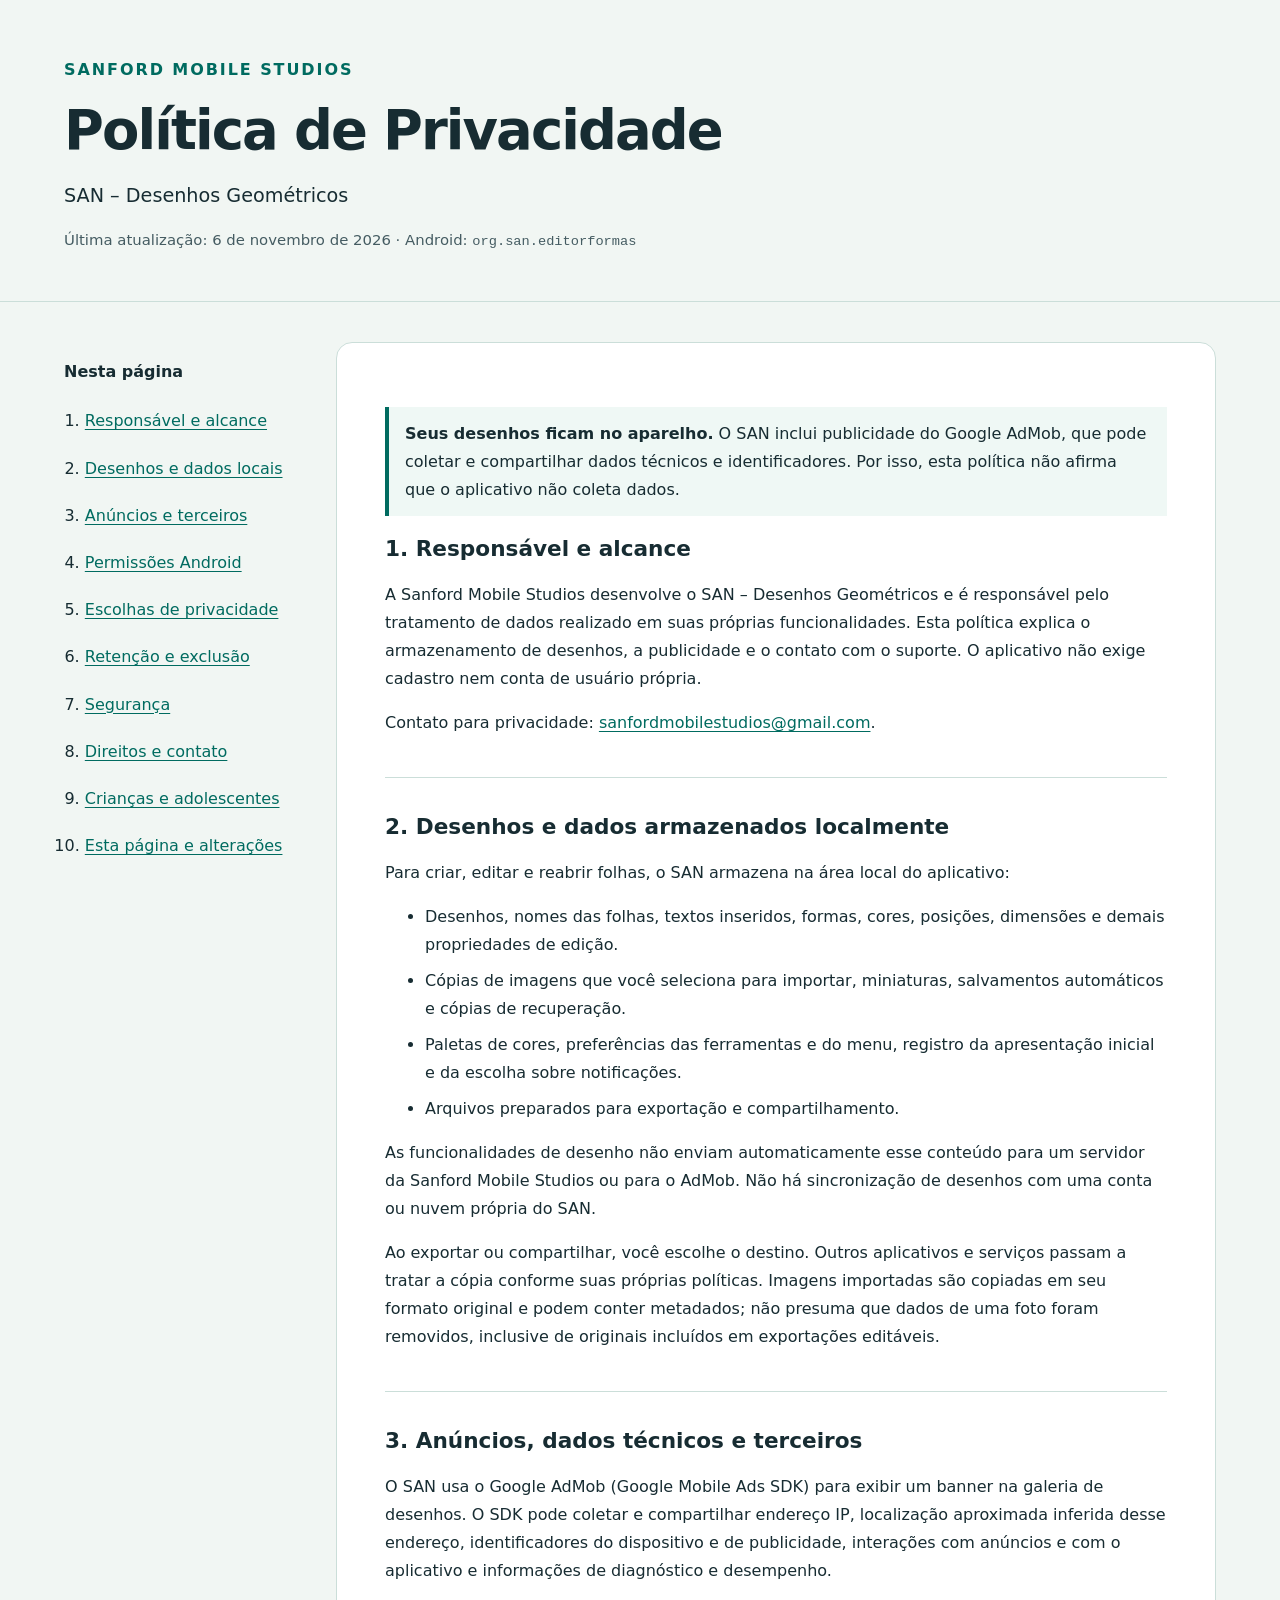
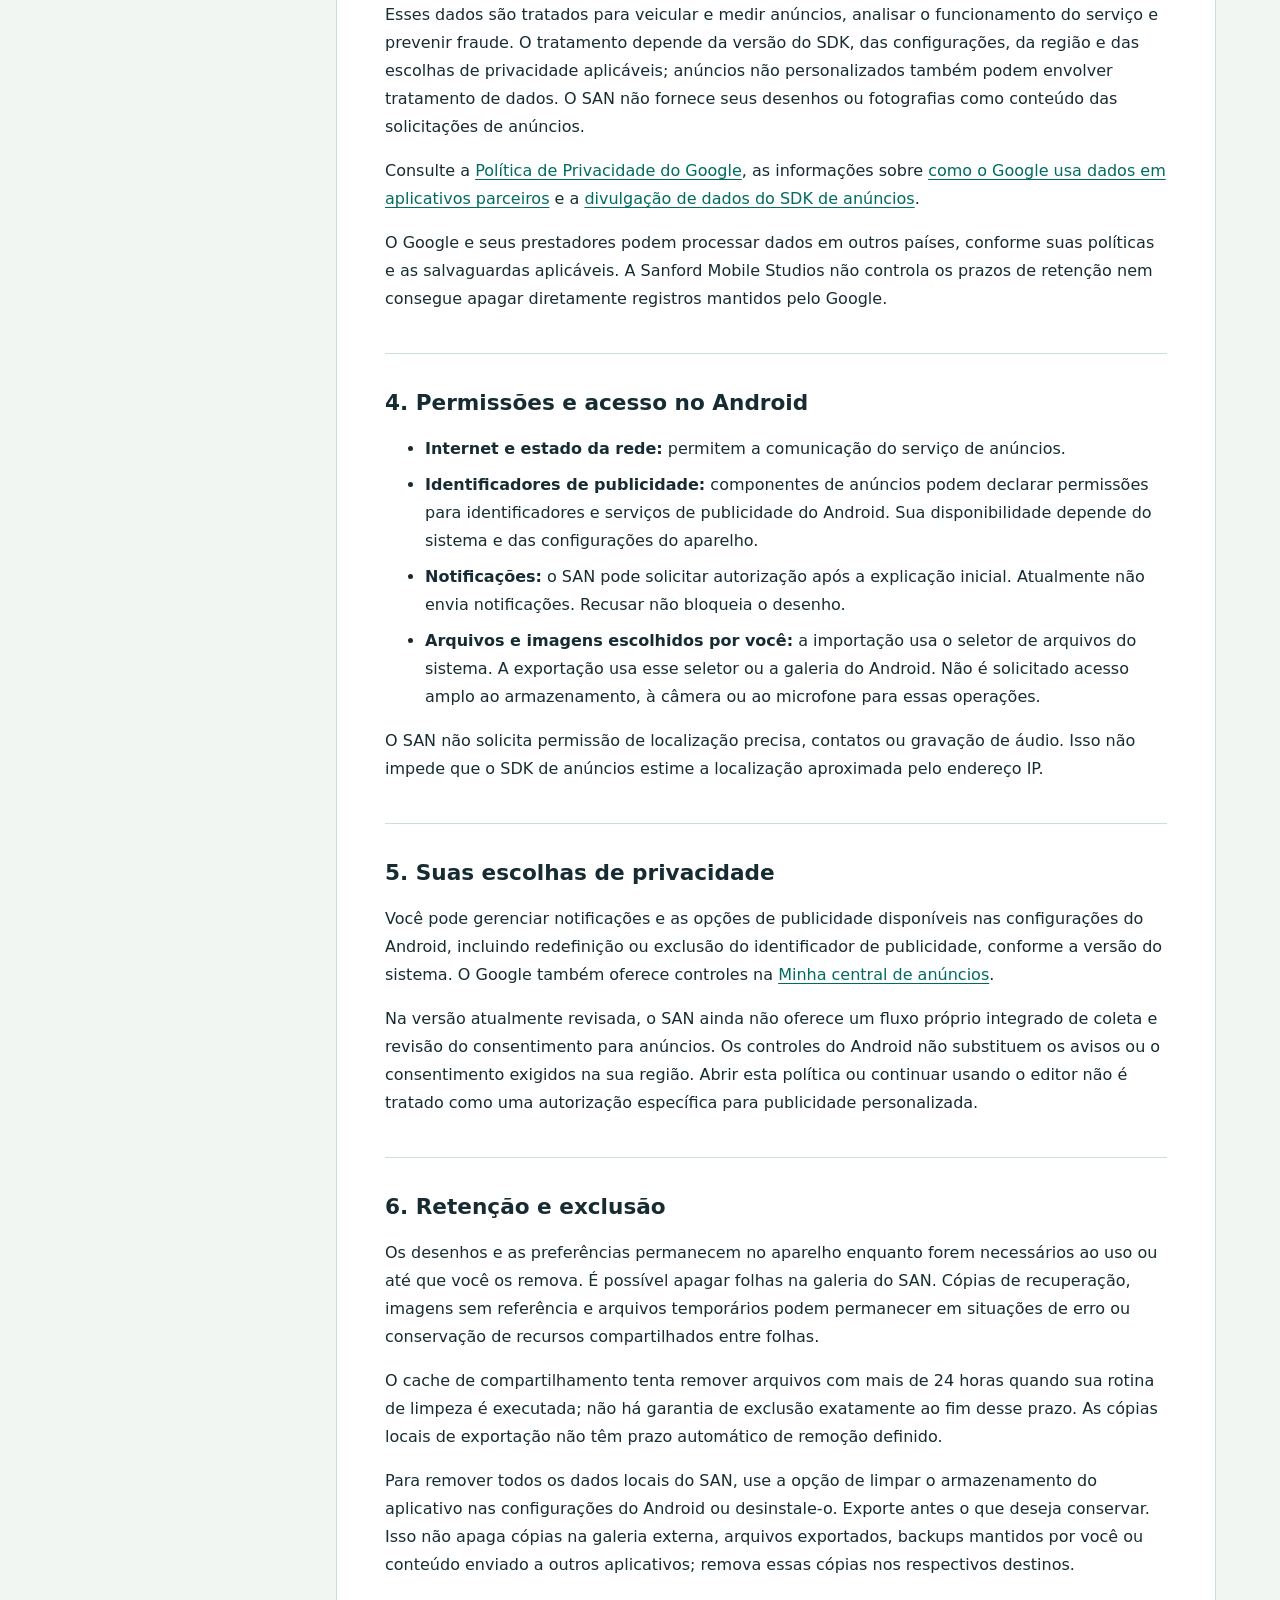
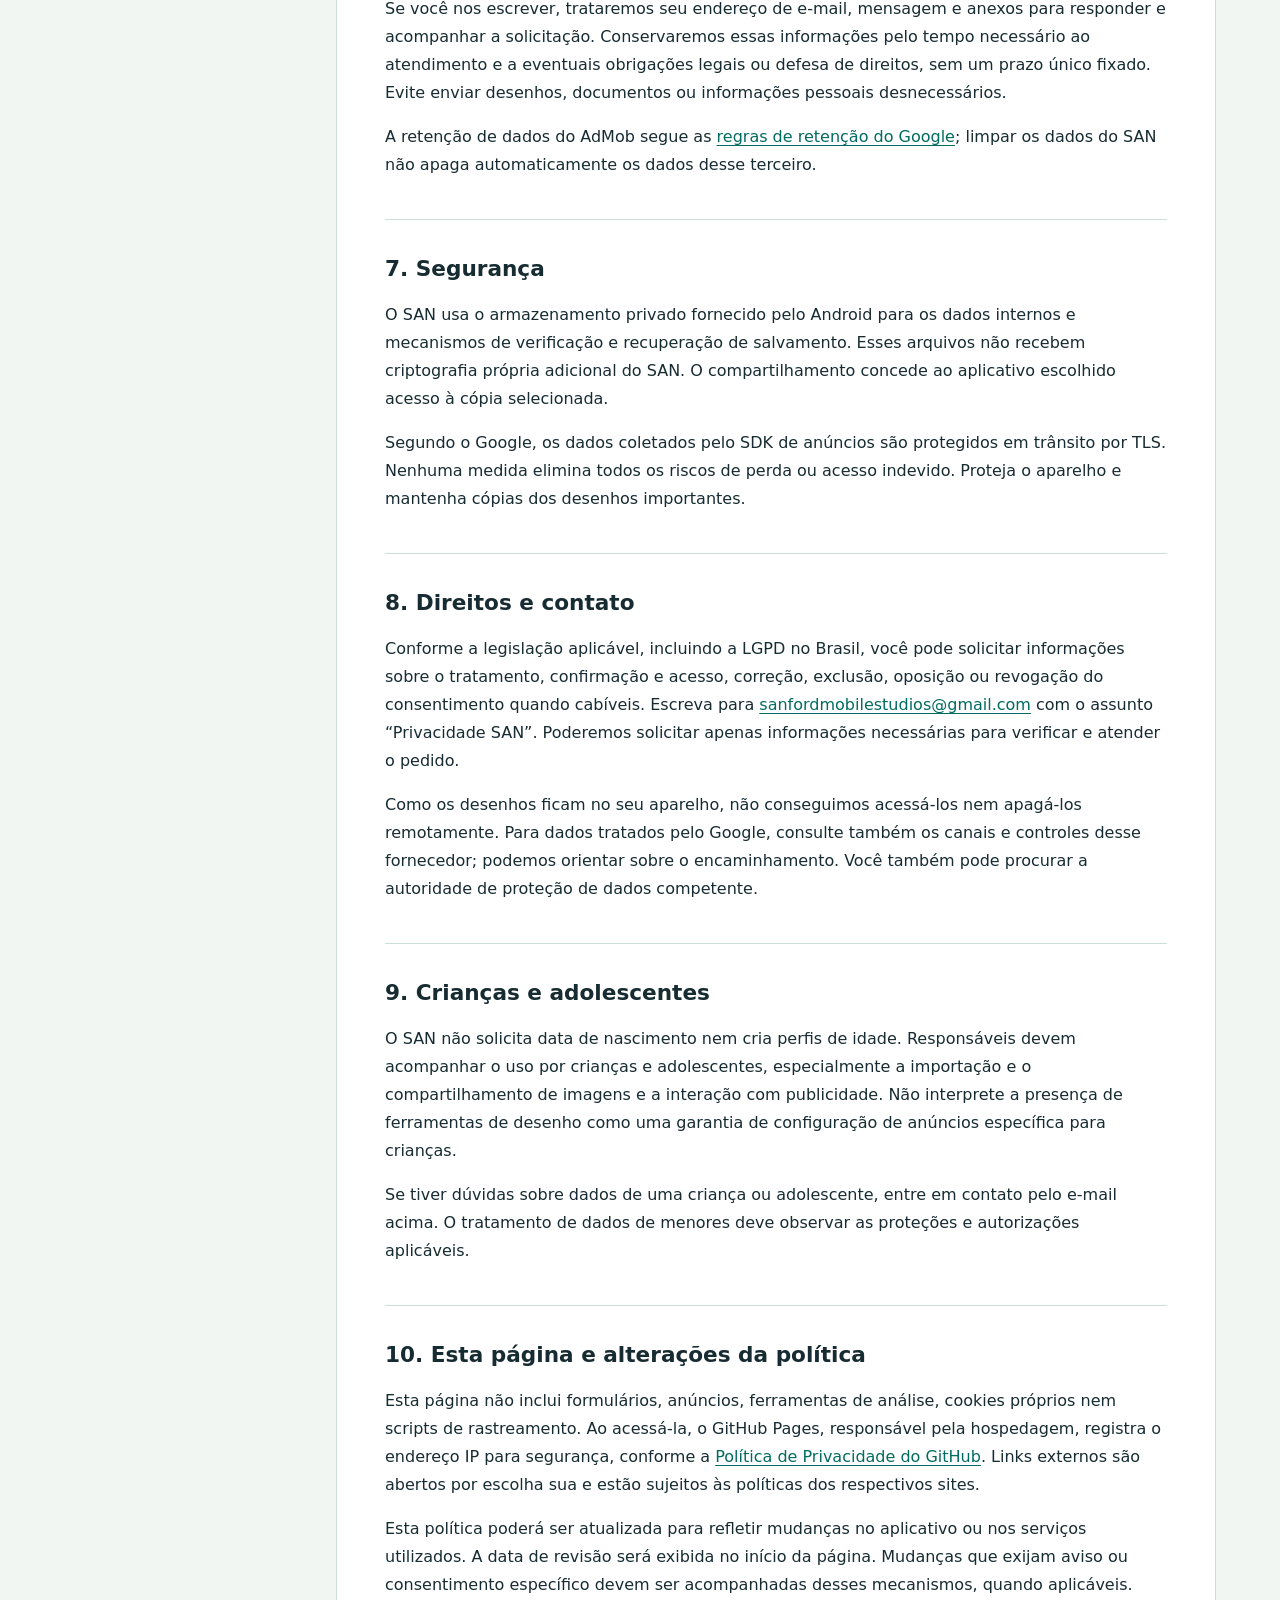
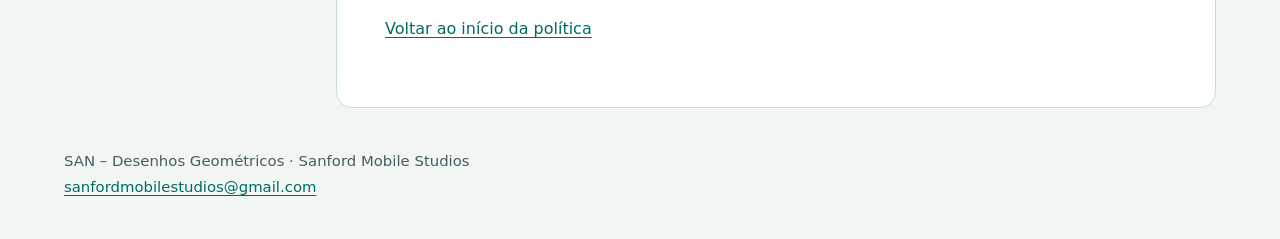
==== SAN-desenhos-geometricos/privacidade/index.html @ 1a005da3 "Publicar politica de privacidade do SAN" ====
<!doctype html>
<html lang="pt-BR">
<head>
  <meta charset="utf-8">
  <meta name="viewport" content="width=device-width, initial-scale=1">
  <meta name="description" content="Política de Privacidade do SAN – Desenhos Geométricos, desenvolvido pela Sanford Mobile Studios.">
  <meta name="referrer" content="no-referrer">
  <title>Política de Privacidade | SAN – Desenhos Geométricos</title>
  <link rel="canonical" href="https://sanfordmobilestudios-svg.github.io/SAN-desenhos-geometricos/privacidade/">
  <style>
    :root { color-scheme: light; --ink: #172c32; --muted: #455c62; --accent: #006b60; --paper: #fff; --line: #cbded9; }
    * { box-sizing: border-box; }
    html { scroll-padding-top: 1rem; }
    body { margin: 0; background: #f1f6f3; color: var(--ink); font-family: system-ui, sans-serif; font-size: 1rem; line-height: 1.75; }
    a { color: var(--accent); text-underline-offset: .2em; overflow-wrap: anywhere; }
    a:focus-visible { outline: 3px solid #a45b00; outline-offset: 4px; border-radius: 2px; }
    .skip { position: absolute; left: 1rem; top: -8rem; padding: .6rem 1rem; background: var(--paper); }
    .skip:focus { top: 1rem; }
    .wrap { width: min(100% - 2rem, 72rem); margin-inline: auto; }
    header { padding: 3.5rem 0 2rem; border-bottom: 1px solid var(--line); }
    .brand { margin: 0 0 1rem; font-weight: 750; letter-spacing: .12em; color: var(--accent); }
    h1 { margin: 0; font-size: clamp(2rem, 6vw, 3.4rem); line-height: 1.15; letter-spacing: -.035em; }
    .subtitle { margin: 1rem 0 .5rem; font-size: 1.2rem; }
    .meta, footer { color: var(--muted); font-size: .93rem; }
    .layout { display: grid; grid-template-columns: 14rem minmax(0, 1fr); gap: 3rem; padding-block: 2.5rem; align-items: start; }
    nav { padding: 1rem 0; }
    nav p { margin-top: 0; font-weight: 700; }
    nav ol { padding-left: 1.3rem; }
    nav a { display: inline-block; padding-block: .35rem; }
    article { min-width: 0; padding: clamp(1.2rem, 4vw, 3rem); background: var(--paper); border: 1px solid var(--line); border-radius: 1rem; }
    section + section { margin-top: 2.5rem; padding-top: 1rem; border-top: 1px solid var(--line); }
    h2 { font-size: 1.35rem; line-height: 1.35; }
    h3 { font-size: 1.05rem; }
    li + li { margin-top: .5rem; }
    .note { border-left: 4px solid var(--accent); padding: .8rem 1rem; background: #eff8f5; }
    code { font-size: .92em; overflow-wrap: anywhere; }
    footer { padding: 0 0 2.5rem; }
    @media (max-width: 760px) { header { padding-top: 2.5rem; } .layout { grid-template-columns: 1fr; gap: .5rem; padding-top: 1rem; } nav { border-bottom: 1px solid var(--line); } }
    @media print { body { background: white; } .wrap { width: 100%; } .layout { display: block; } nav, .skip { display: none; } article { padding: 0; border: 0; } a { color: inherit; } }
  </style>
</head>
<body>
  <a class="skip" href="#politica">Pular para a política</a>
  <header>
    <div class="wrap">
      <p class="brand">SANFORD MOBILE STUDIOS</p>
      <h1>Política de Privacidade</h1>
      <p class="subtitle">SAN – Desenhos Geométricos</p>
      <p class="meta">Última atualização: <time datetime="2026-11-06">6 de novembro de 2026</time> · Android: <code>org.san.editorformas</code></p>
    </div>
  </header>
  <main class="wrap layout">
    <nav aria-label="Nesta política">
      <p>Nesta página</p>
      <ol>
        <li><a href="#responsavel">Responsável e alcance</a></li>
        <li><a href="#desenhos">Desenhos e dados locais</a></li>
        <li><a href="#anuncios">Anúncios e terceiros</a></li>
        <li><a href="#permissoes">Permissões Android</a></li>
        <li><a href="#escolhas">Escolhas de privacidade</a></li>
        <li><a href="#retencao">Retenção e exclusão</a></li>
        <li><a href="#seguranca">Segurança</a></li>
        <li><a href="#direitos">Direitos e contato</a></li>
        <li><a href="#menores">Crianças e adolescentes</a></li>
        <li><a href="#pagina">Esta página e alterações</a></li>
      </ol>
    </nav>
    <article id="politica" aria-label="Texto da Política de Privacidade">
      <p class="note"><strong>Seus desenhos ficam no aparelho.</strong> O SAN inclui publicidade do Google AdMob, que pode coletar e compartilhar dados técnicos e identificadores. Por isso, esta política não afirma que o aplicativo não coleta dados.</p>
      <section id="responsavel">
        <h2>1. Responsável e alcance</h2>
        <p>A Sanford Mobile Studios desenvolve o SAN – Desenhos Geométricos e é responsável pelo tratamento de dados realizado em suas próprias funcionalidades. Esta política explica o armazenamento de desenhos, a publicidade e o contato com o suporte. O aplicativo não exige cadastro nem conta de usuário própria.</p>
        <p>Contato para privacidade: <a href="mailto:sanfordmobilestudios@gmail.com">sanfordmobilestudios@gmail.com</a>.</p>
      </section>
      <section id="desenhos">
        <h2>2. Desenhos e dados armazenados localmente</h2>
        <p>Para criar, editar e reabrir folhas, o SAN armazena na área local do aplicativo:</p>
        <ul>
          <li>Desenhos, nomes das folhas, textos inseridos, formas, cores, posições, dimensões e demais propriedades de edição.</li>
          <li>Cópias de imagens que você seleciona para importar, miniaturas, salvamentos automáticos e cópias de recuperação.</li>
          <li>Paletas de cores, preferências das ferramentas e do menu, registro da apresentação inicial e da escolha sobre notificações.</li>
          <li>Arquivos preparados para exportação e compartilhamento.</li>
        </ul>
        <p>As funcionalidades de desenho não enviam automaticamente esse conteúdo para um servidor da Sanford Mobile Studios ou para o AdMob. Não há sincronização de desenhos com uma conta ou nuvem própria do SAN.</p>
        <p>Ao exportar ou compartilhar, você escolhe o destino. Outros aplicativos e serviços passam a tratar a cópia conforme suas próprias políticas. Imagens importadas são copiadas em seu formato original e podem conter metadados; não presuma que dados de uma foto foram removidos, inclusive de originais incluídos em exportações editáveis.</p>
      </section>
      <section id="anuncios">
        <h2>3. Anúncios, dados técnicos e terceiros</h2>
        <p>O SAN usa o Google AdMob (Google Mobile Ads SDK) para exibir um banner na galeria de desenhos. O SDK pode coletar e compartilhar endereço IP, localização aproximada inferida desse endereço, identificadores do dispositivo e de publicidade, interações com anúncios e com o aplicativo e informações de diagnóstico e desempenho.</p>
        <p>Esses dados são tratados para veicular e medir anúncios, analisar o funcionamento do serviço e prevenir fraude. O tratamento depende da versão do SDK, das configurações, da região e das escolhas de privacidade aplicáveis; anúncios não personalizados também podem envolver tratamento de dados. O SAN não fornece seus desenhos ou fotografias como conteúdo das solicitações de anúncios.</p>
        <p>Consulte a <a href="https://policies.google.com/privacy?hl=pt-BR">Política de Privacidade do Google</a>, as informações sobre <a href="https://policies.google.com/technologies/partner-sites?hl=pt-BR">como o Google usa dados em aplicativos parceiros</a> e a <a href="https://developers.google.com/admob/android/privacy/play-data-disclosure?hl=pt-br">divulgação de dados do SDK de anúncios</a>.</p>
        <p>O Google e seus prestadores podem processar dados em outros países, conforme suas políticas e as salvaguardas aplicáveis. A Sanford Mobile Studios não controla os prazos de retenção nem consegue apagar diretamente registros mantidos pelo Google.</p>
      </section>
      <section id="permissoes">
        <h2>4. Permissões e acesso no Android</h2>
        <ul>
          <li><strong>Internet e estado da rede:</strong> permitem a comunicação do serviço de anúncios.</li>
          <li><strong>Identificadores de publicidade:</strong> componentes de anúncios podem declarar permissões para identificadores e serviços de publicidade do Android. Sua disponibilidade depende do sistema e das configurações do aparelho.</li>
          <li><strong>Notificações:</strong> o SAN pode solicitar autorização após a explicação inicial. Atualmente não envia notificações. Recusar não bloqueia o desenho.</li>
          <li><strong>Arquivos e imagens escolhidos por você:</strong> a importação usa o seletor de arquivos do sistema. A exportação usa esse seletor ou a galeria do Android. Não é solicitado acesso amplo ao armazenamento, à câmera ou ao microfone para essas operações.</li>
        </ul>
        <p>O SAN não solicita permissão de localização precisa, contatos ou gravação de áudio. Isso não impede que o SDK de anúncios estime a localização aproximada pelo endereço IP.</p>
      </section>
      <section id="escolhas">
        <h2>5. Suas escolhas de privacidade</h2>
        <p>Você pode gerenciar notificações e as opções de publicidade disponíveis nas configurações do Android, incluindo redefinição ou exclusão do identificador de publicidade, conforme a versão do sistema. O Google também oferece controles na <a href="https://myadcenter.google.com/">Minha central de anúncios</a>.</p>
        <p>Na versão atualmente revisada, o SAN ainda não oferece um fluxo próprio integrado de coleta e revisão do consentimento para anúncios. Os controles do Android não substituem os avisos ou o consentimento exigidos na sua região. Abrir esta política ou continuar usando o editor não é tratado como uma autorização específica para publicidade personalizada.</p>
      </section>
      <section id="retencao">
        <h2>6. Retenção e exclusão</h2>
        <p>Os desenhos e as preferências permanecem no aparelho enquanto forem necessários ao uso ou até que você os remova. É possível apagar folhas na galeria do SAN. Cópias de recuperação, imagens sem referência e arquivos temporários podem permanecer em situações de erro ou conservação de recursos compartilhados entre folhas.</p>
        <p>O cache de compartilhamento tenta remover arquivos com mais de 24 horas quando sua rotina de limpeza é executada; não há garantia de exclusão exatamente ao fim desse prazo. As cópias locais de exportação não têm prazo automático de remoção definido.</p>
        <p>Para remover todos os dados locais do SAN, use a opção de limpar o armazenamento do aplicativo nas configurações do Android ou desinstale-o. Exporte antes o que deseja conservar. Isso não apaga cópias na galeria externa, arquivos exportados, backups mantidos por você ou conteúdo enviado a outros aplicativos; remova essas cópias nos respectivos destinos.</p>
        <p>Se você nos escrever, trataremos seu endereço de e-mail, mensagem e anexos para responder e acompanhar a solicitação. Conservaremos essas informações pelo tempo necessário ao atendimento e a eventuais obrigações legais ou defesa de direitos, sem um prazo único fixado. Evite enviar desenhos, documentos ou informações pessoais desnecessários.</p>
        <p>A retenção de dados do AdMob segue as <a href="https://policies.google.com/technologies/retention?hl=pt-BR">regras de retenção do Google</a>; limpar os dados do SAN não apaga automaticamente os dados desse terceiro.</p>
      </section>
      <section id="seguranca">
        <h2>7. Segurança</h2>
        <p>O SAN usa o armazenamento privado fornecido pelo Android para os dados internos e mecanismos de verificação e recuperação de salvamento. Esses arquivos não recebem criptografia própria adicional do SAN. O compartilhamento concede ao aplicativo escolhido acesso à cópia selecionada.</p>
        <p>Segundo o Google, os dados coletados pelo SDK de anúncios são protegidos em trânsito por TLS. Nenhuma medida elimina todos os riscos de perda ou acesso indevido. Proteja o aparelho e mantenha cópias dos desenhos importantes.</p>
      </section>
      <section id="direitos">
        <h2>8. Direitos e contato</h2>
        <p>Conforme a legislação aplicável, incluindo a LGPD no Brasil, você pode solicitar informações sobre o tratamento, confirmação e acesso, correção, exclusão, oposição ou revogação do consentimento quando cabíveis. Escreva para <a href="mailto:sanfordmobilestudios@gmail.com">sanfordmobilestudios@gmail.com</a> com o assunto “Privacidade SAN”. Poderemos solicitar apenas informações necessárias para verificar e atender o pedido.</p>
        <p>Como os desenhos ficam no seu aparelho, não conseguimos acessá-los nem apagá-los remotamente. Para dados tratados pelo Google, consulte também os canais e controles desse fornecedor; podemos orientar sobre o encaminhamento. Você também pode procurar a autoridade de proteção de dados competente.</p>
      </section>
      <section id="menores">
        <h2>9. Crianças e adolescentes</h2>
        <p>O SAN não solicita data de nascimento nem cria perfis de idade. Responsáveis devem acompanhar o uso por crianças e adolescentes, especialmente a importação e o compartilhamento de imagens e a interação com publicidade. Não interprete a presença de ferramentas de desenho como uma garantia de configuração de anúncios específica para crianças.</p>
        <p>Se tiver dúvidas sobre dados de uma criança ou adolescente, entre em contato pelo e-mail acima. O tratamento de dados de menores deve observar as proteções e autorizações aplicáveis.</p>
      </section>
      <section id="pagina">
        <h2>10. Esta página e alterações da política</h2>
        <p>Esta página não inclui formulários, anúncios, ferramentas de análise, cookies próprios nem scripts de rastreamento. Ao acessá-la, o GitHub Pages, responsável pela hospedagem, registra o endereço IP para segurança, conforme a <a href="https://docs.github.com/en/site-policy/privacy-policies/github-general-privacy-statement">Política de Privacidade do GitHub</a>. Links externos são abertos por escolha sua e estão sujeitos às políticas dos respectivos sites.</p>
        <p>Esta política poderá ser atualizada para refletir mudanças no aplicativo ou nos serviços utilizados. A data de revisão será exibida no início da página. Mudanças que exijam aviso ou consentimento específico devem ser acompanhadas desses mecanismos, quando aplicáveis.</p>
        <p><a href="#politica">Voltar ao início da política</a></p>
      </section>
    </article>
  </main>
  <footer class="wrap">SAN – Desenhos Geométricos · Sanford Mobile Studios<br><a href="mailto:sanfordmobilestudios@gmail.com">sanfordmobilestudios@gmail.com</a></footer>
</body>
</html>
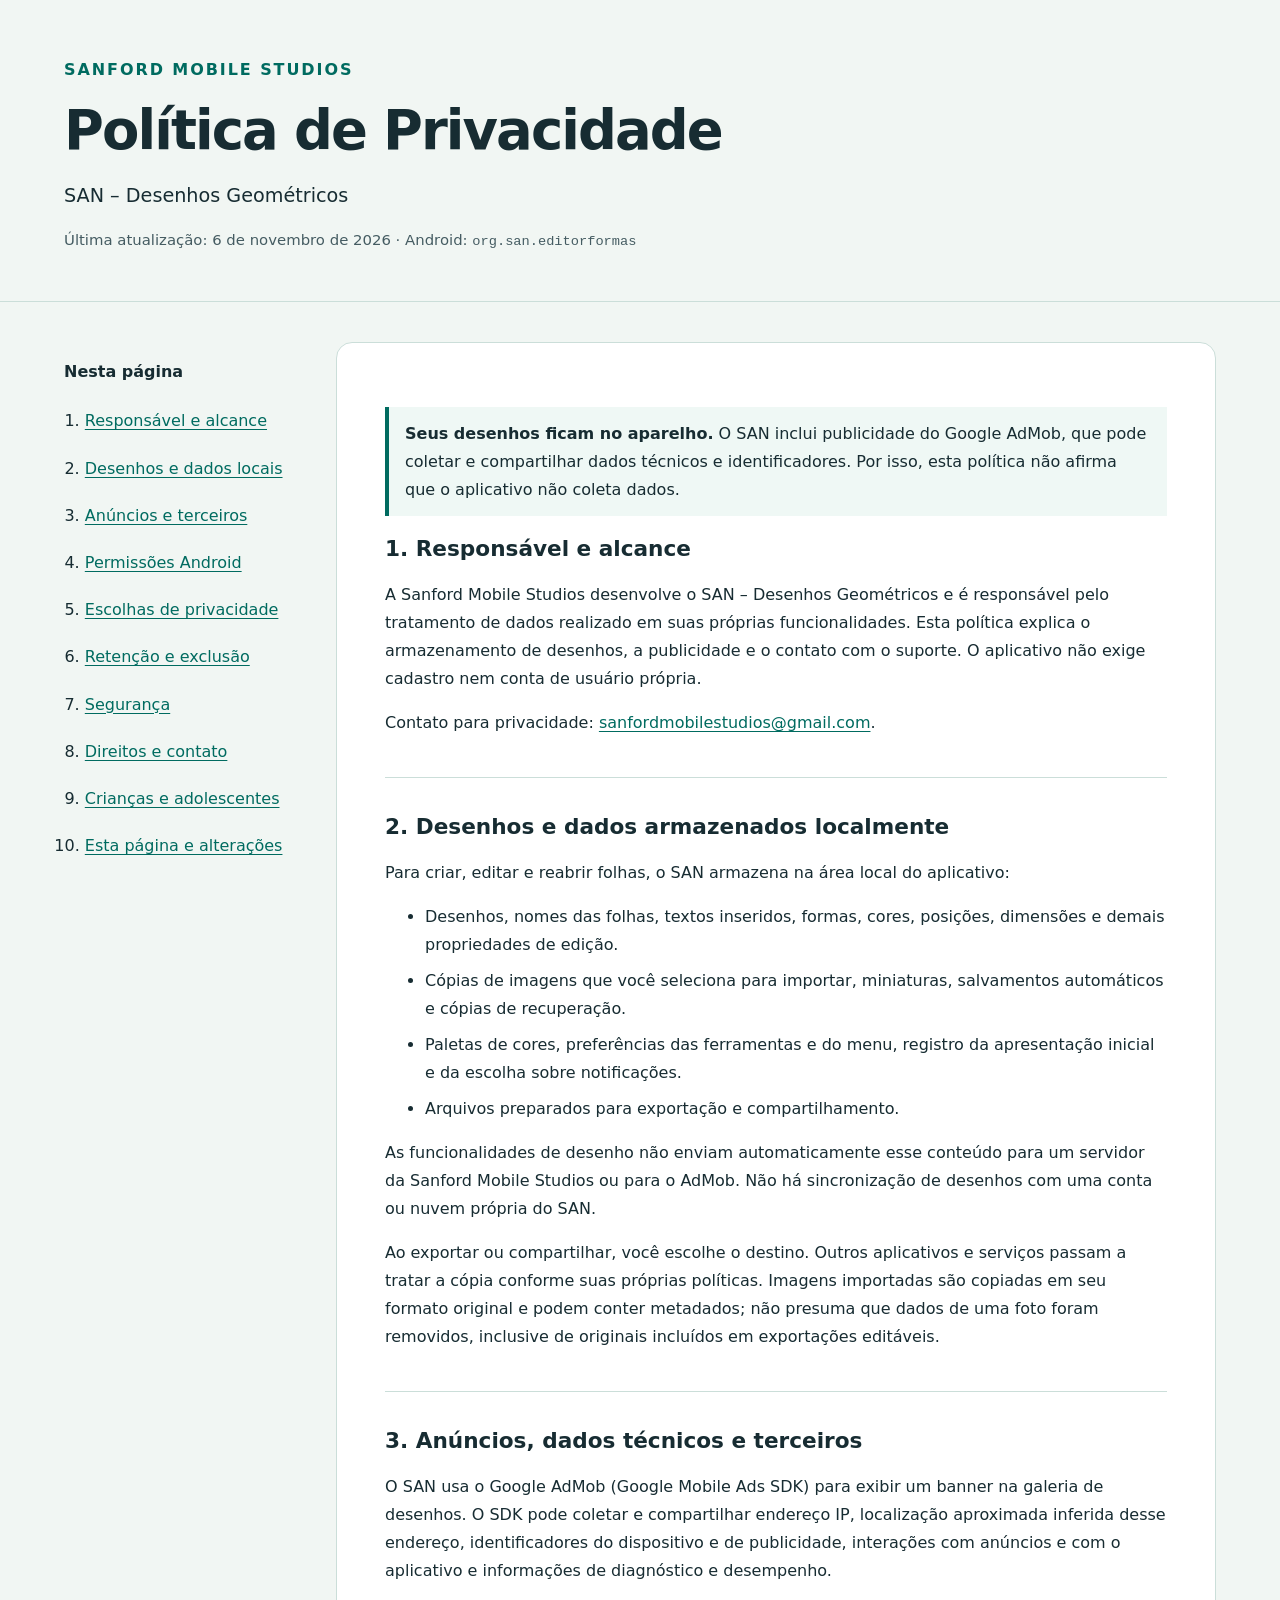
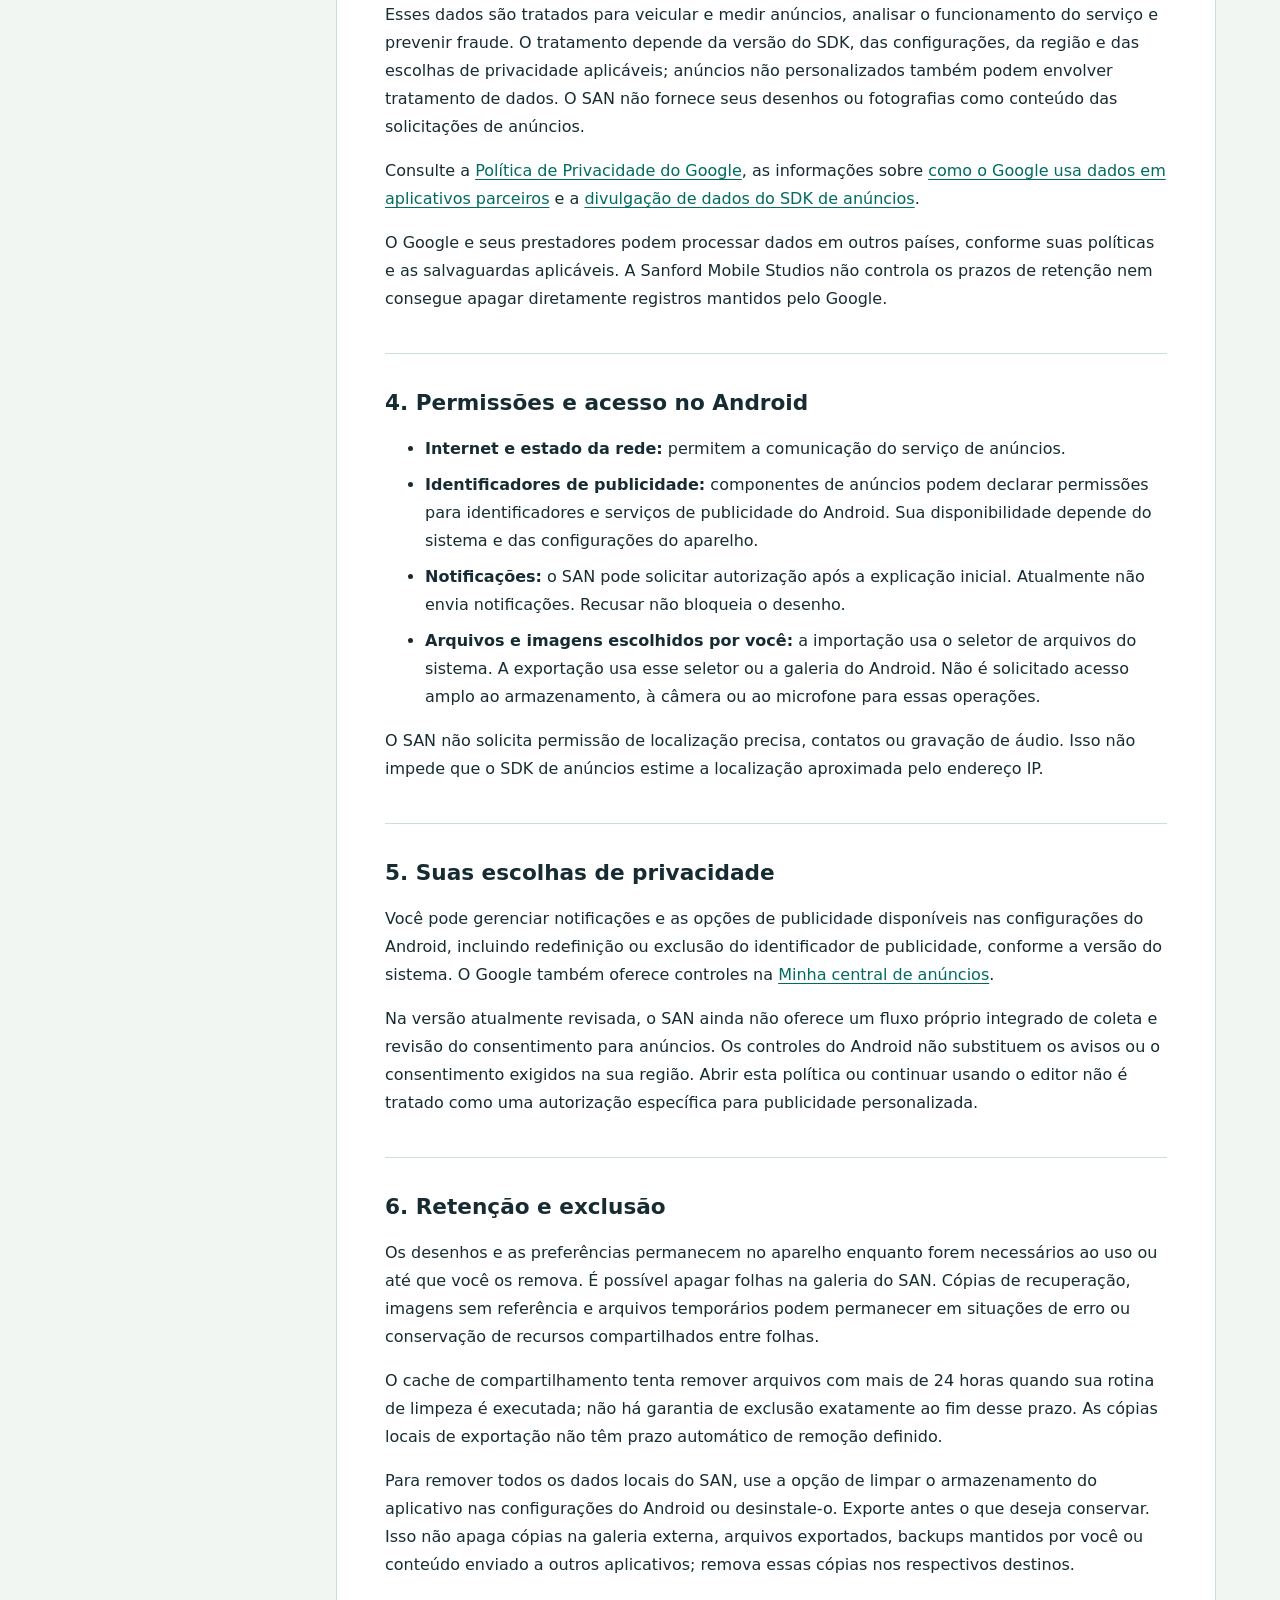
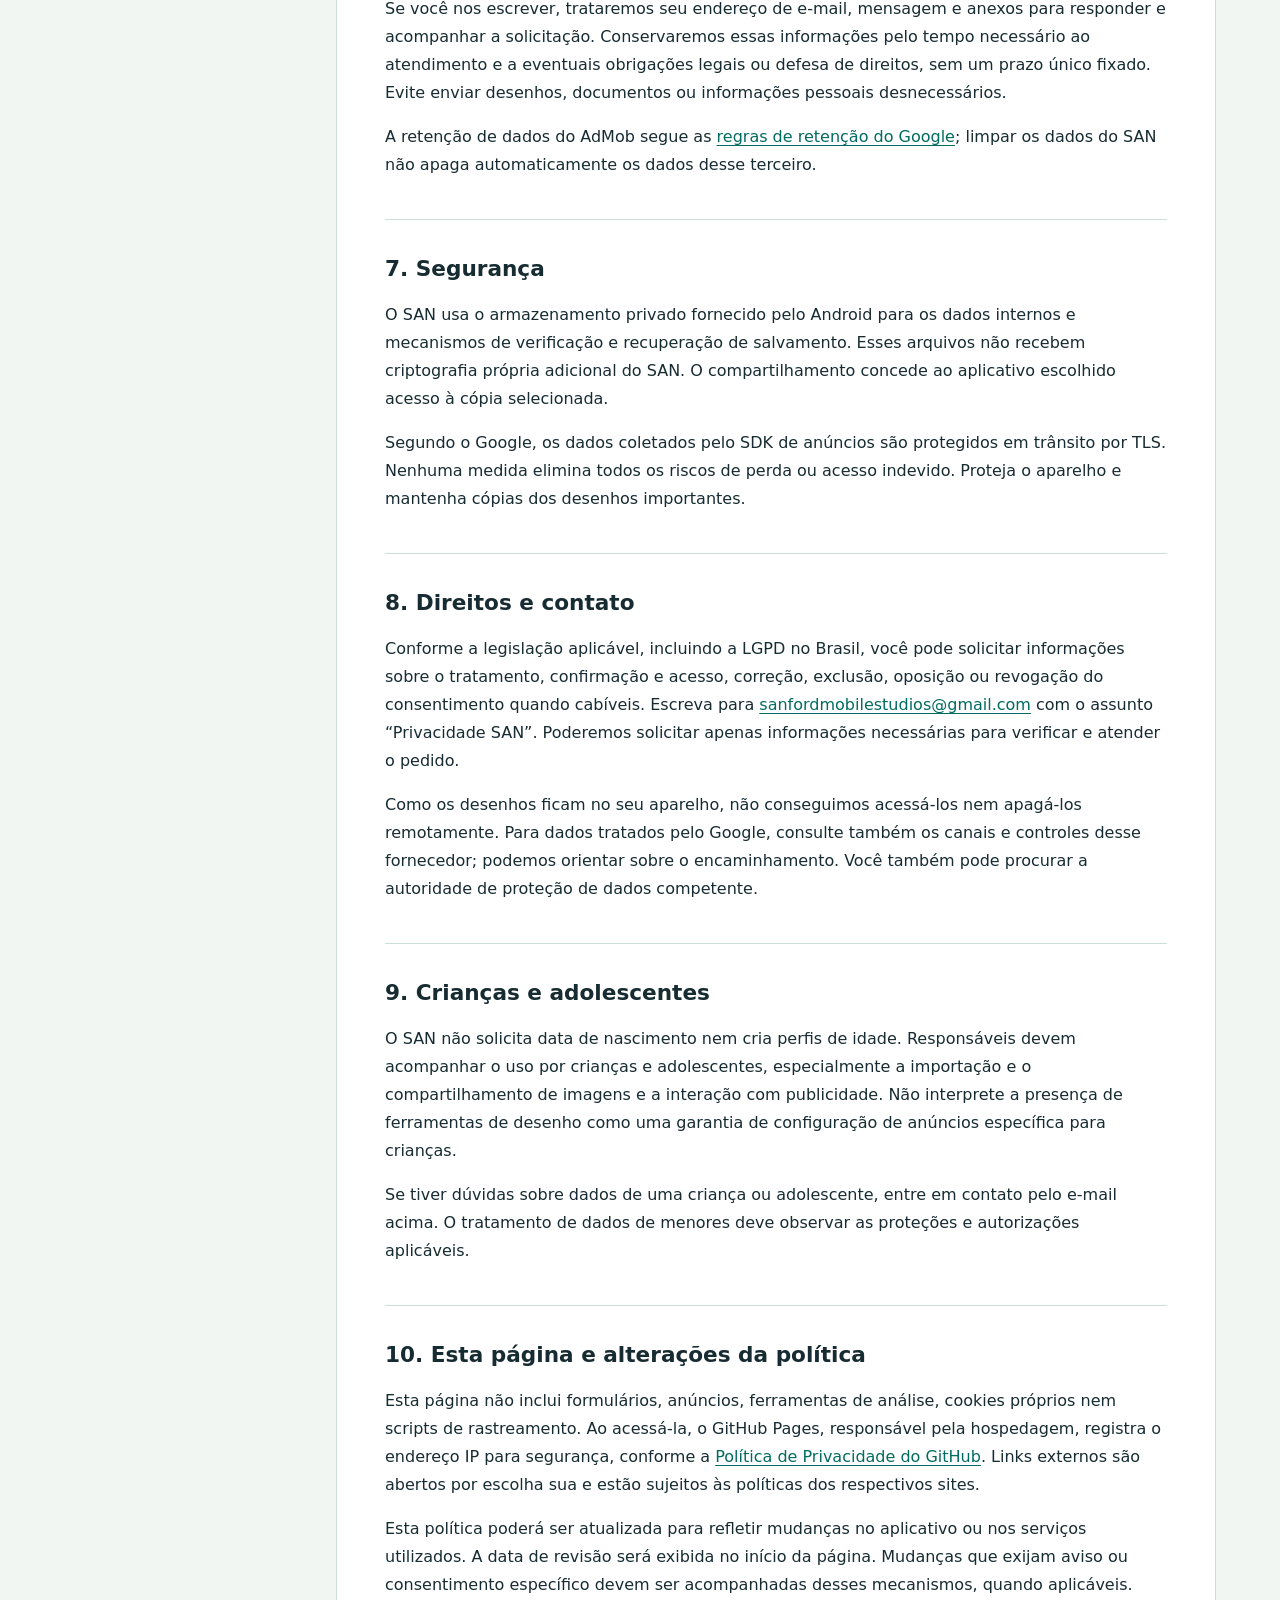
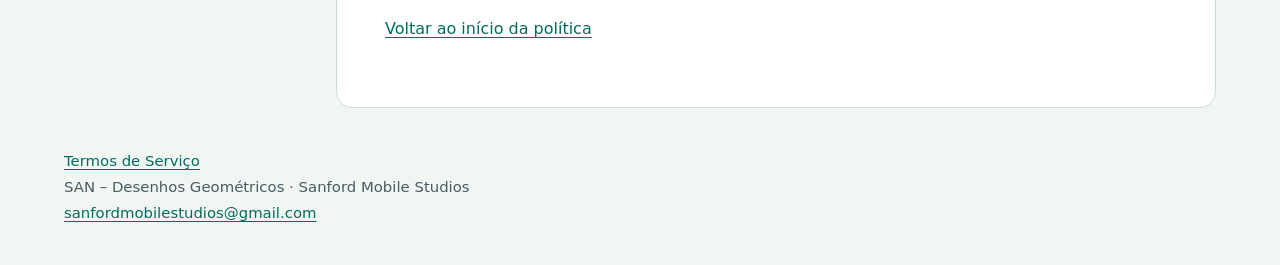
==== commit e5f113c0: "Publicar Termos de Servico do SAN e links entre paginas" ====
--- a/SAN-desenhos-geometricos/privacidade/index.html
+++ b/SAN-desenhos-geometricos/privacidade/index.html
@@ -137,6 +137,6 @@
       </section>
     </article>
   </main>
-  <footer class="wrap">SAN – Desenhos Geométricos · Sanford Mobile Studios<br><a href="mailto:sanfordmobilestudios@gmail.com">sanfordmobilestudios@gmail.com</a></footer>
+  <footer class="wrap"><a href="../termos/">Termos de Serviço</a><br>SAN – Desenhos Geométricos · Sanford Mobile Studios<br><a href="mailto:sanfordmobilestudios@gmail.com">sanfordmobilestudios@gmail.com</a></footer>
 </body>
 </html>
